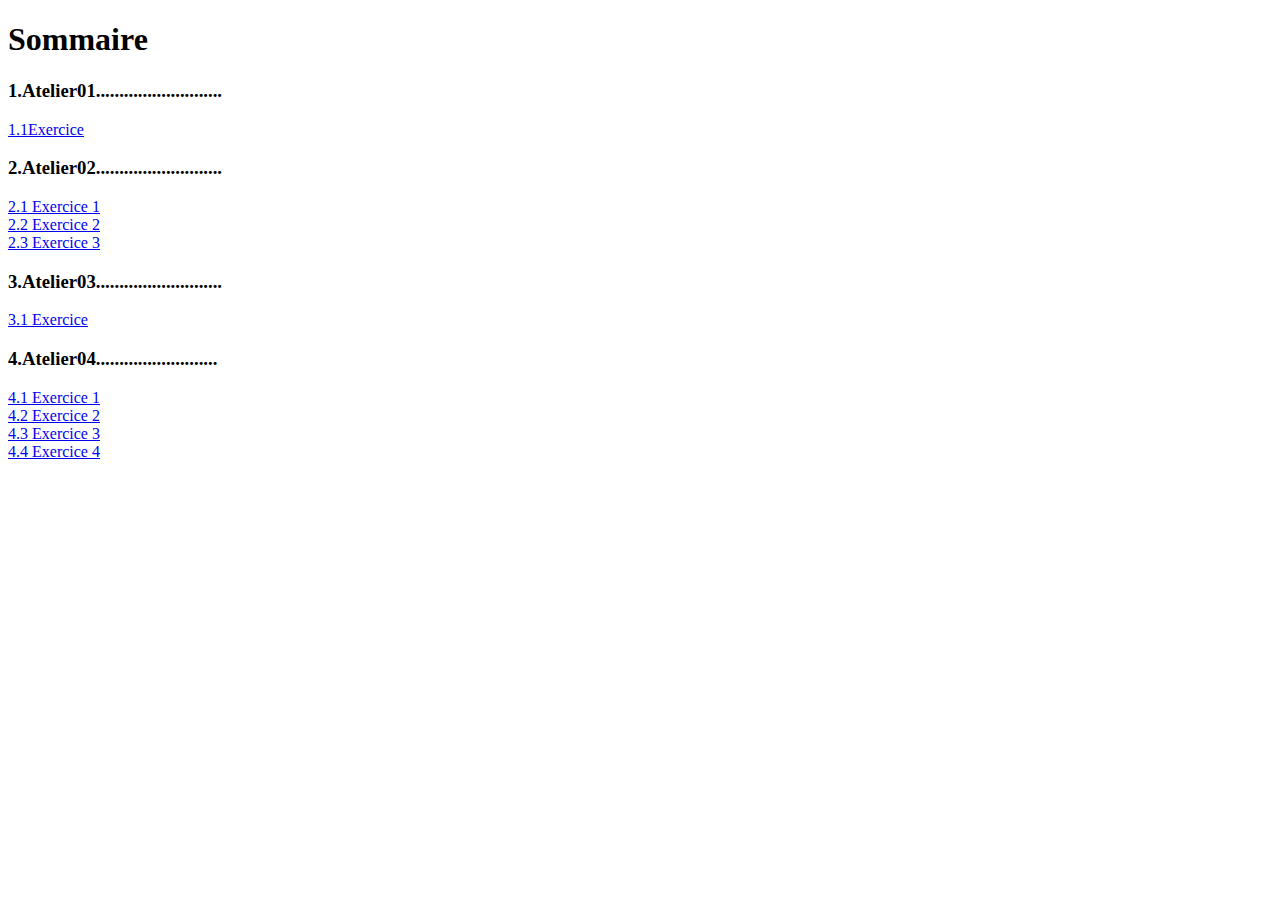
==== index.html @ 0c5f04d9 "add website" ====
<!DOCTYPE html>
<html lang="en">
<head>
    <meta charset="UTF-8">
    <meta name="viewport" content="width=device-width, initial-scale=1.0">
    <title>Document</title>
</head>
<body>
    <h1>Sommaire</h1>
    <h3>1.Atelier01...........................</h3>
    <a href="tp2.html">1.1Exercice</a>
    <h3>2.Atelier02...........................</H3>
    <a href="exercice1.html">2.1 Exercice 1</a><br>
    <a href="exercice2.html">2.2 Exercice 2</a><br>
    <a href="exercice3.html">2.3 Exercice 3</a><br>
    <h3>3.Atelier03...........................</h3>
    <a href="form.html">3.1 Exercice</a>
    <h3>4.Atelier04..........................</h3>
    <a href="ex1.html">4.1 Exercice 1</a><br>
    <a href="ex2.html">4.2 Exercice 2</a><br>
    <a href="ex3.html">4.3 Exercice 3</a><br>
    <a href="ex4.html">4.4 Exercice 4</a><br>
</body>
</html>
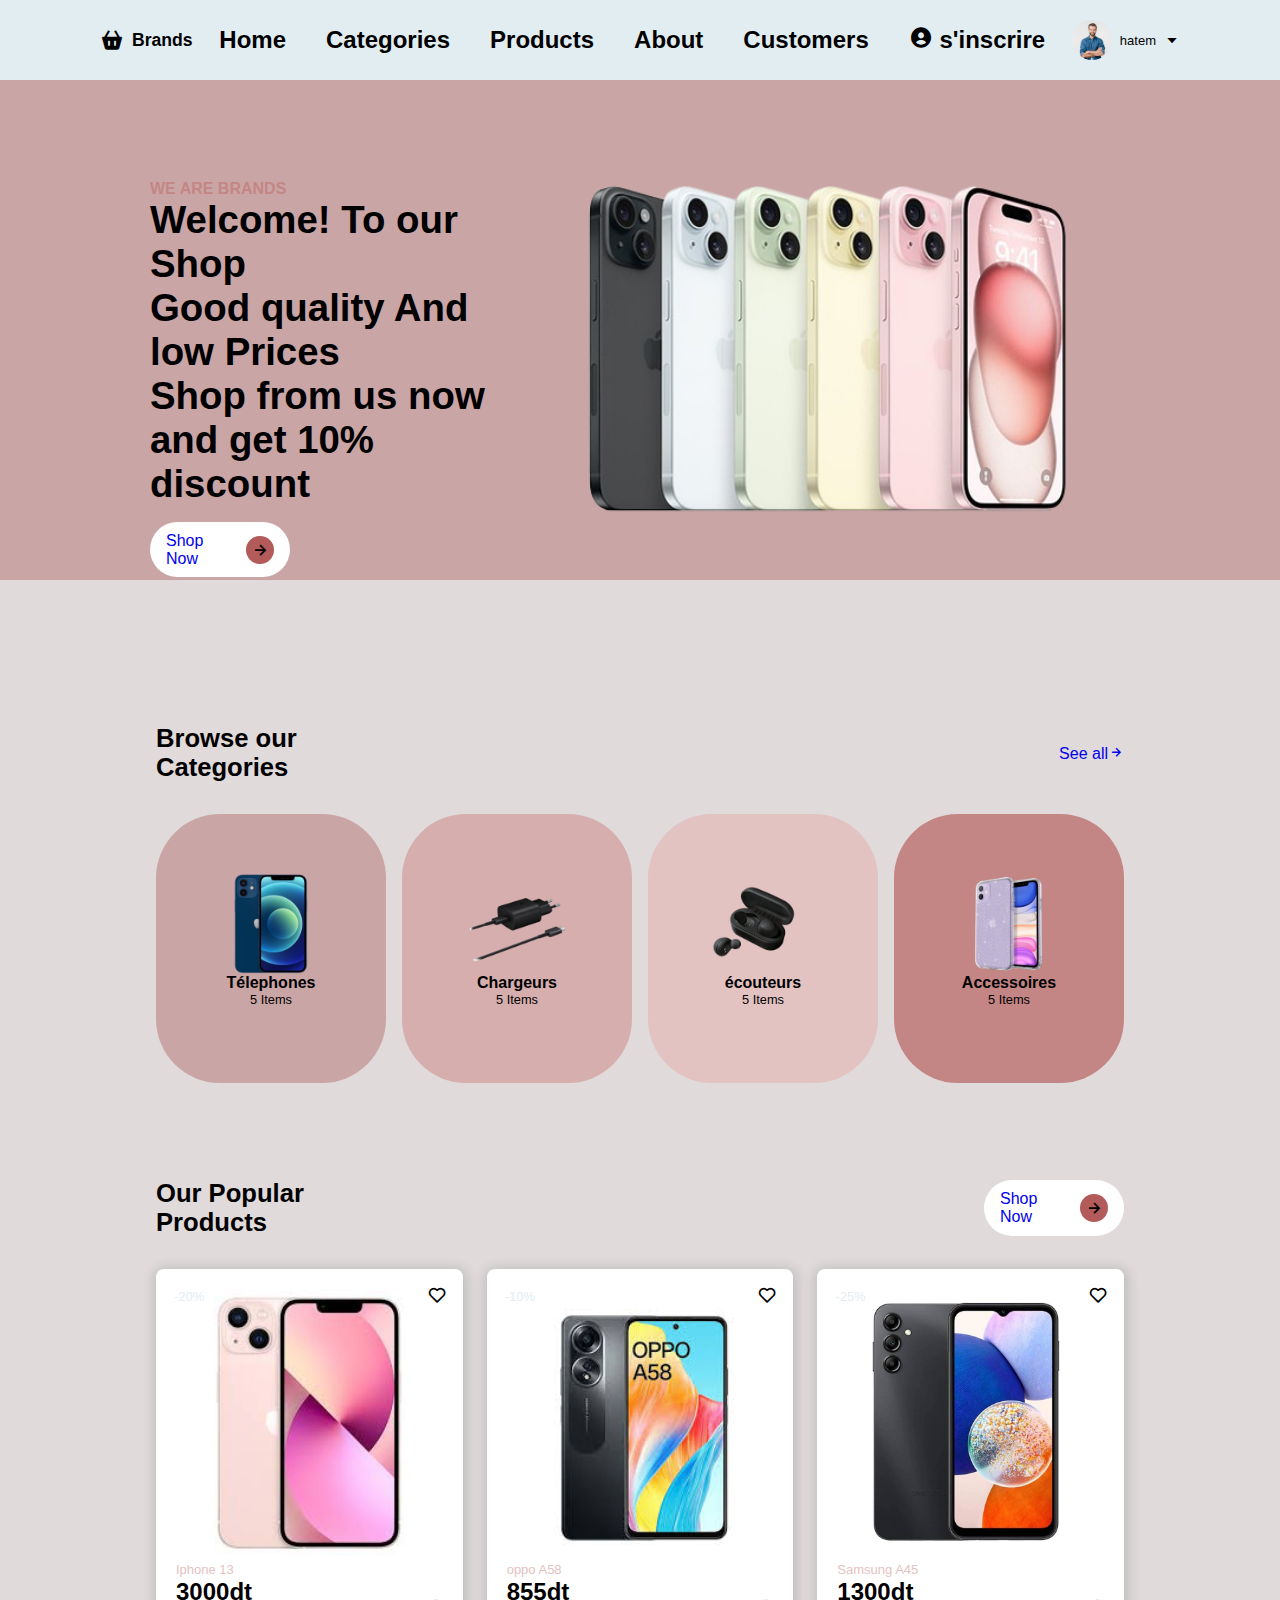
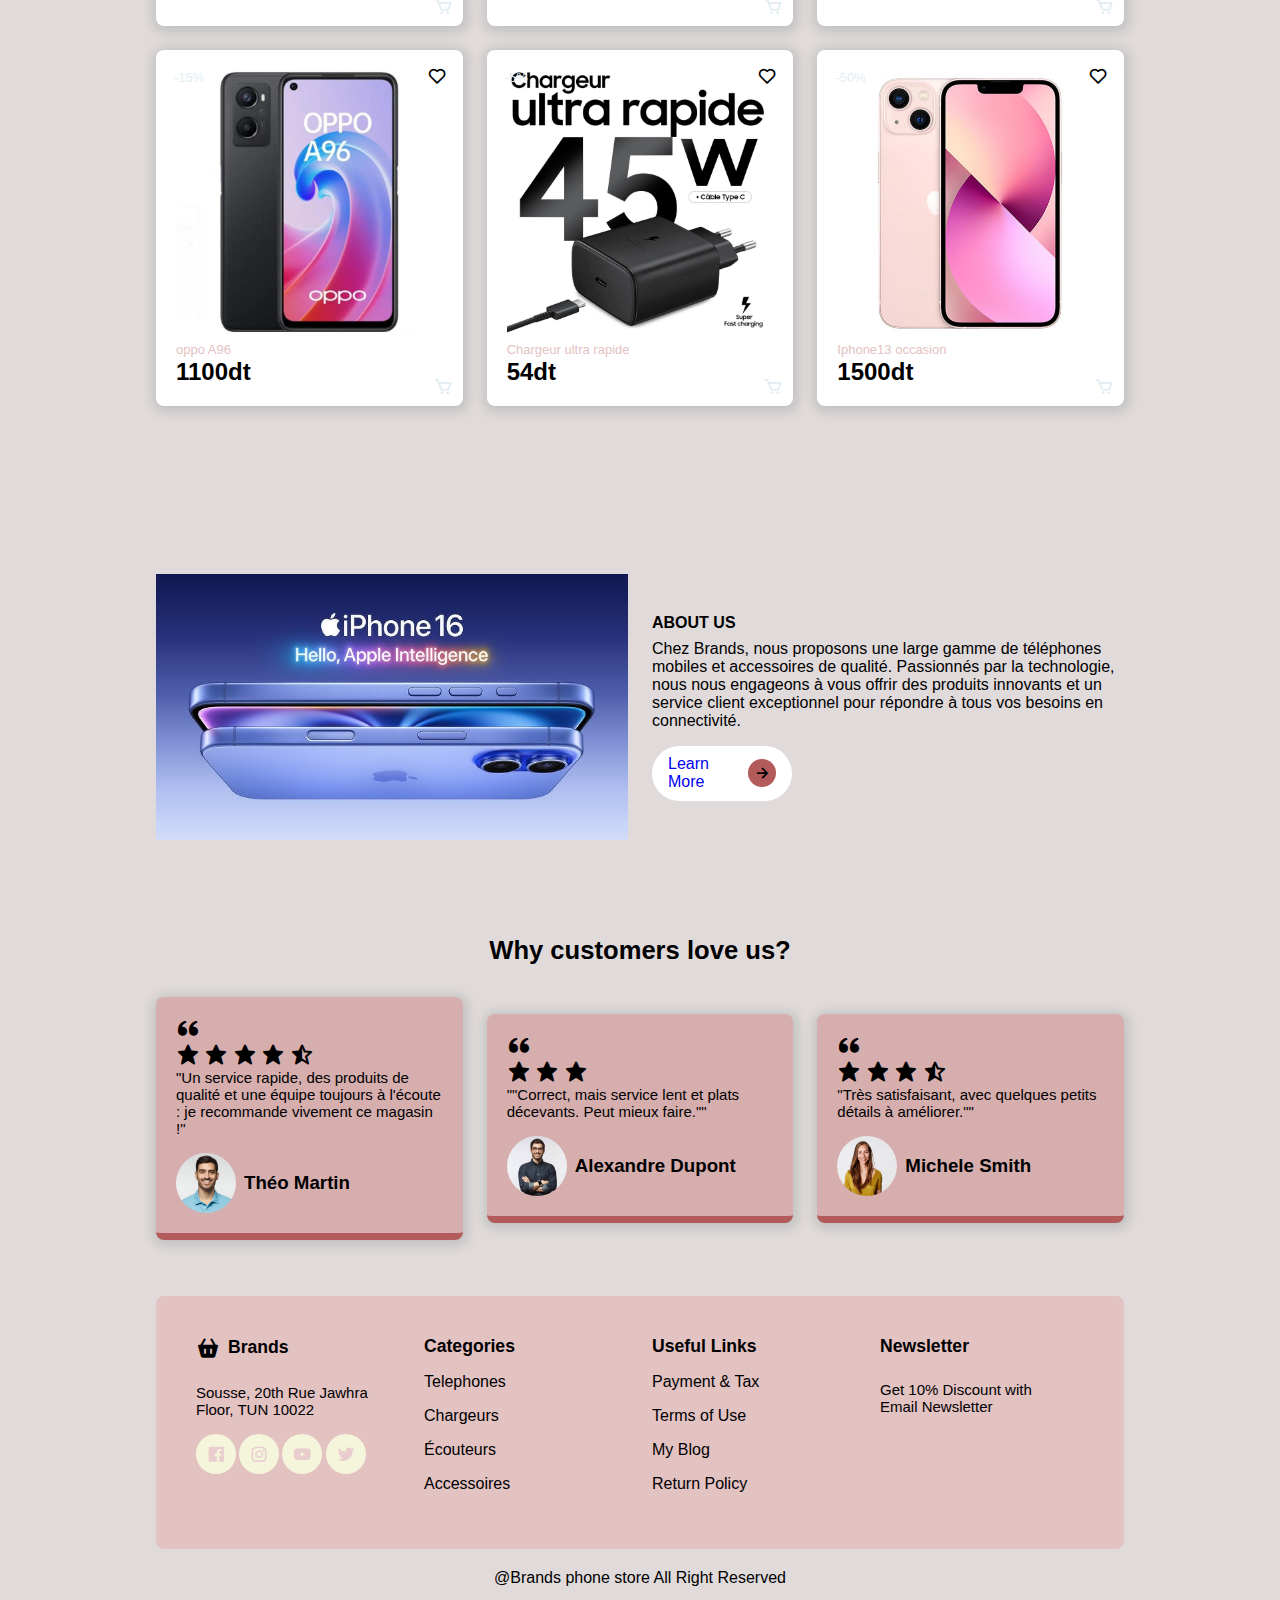
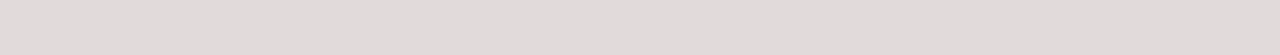
==== commit 71cf9bb9: "v1" ====
--- a/index.html
+++ b/index.html
@@ -3,22 +3,287 @@
 <head>
     <meta charset="UTF-8">
     <meta name="viewport" content="width=device-width, initial-scale=1.0">
-    <title>Document</title>
+    <title>phone store</title>
+    <link rel="stylesheet" href="style.css">
+
+    <link rel="stylesheet"
+  href="https://cdn.jsdelivr.net/npm/boxicons@latest/css/boxicons.min.css">
+  <!-- Link Swiper's CSS -->
+  <link rel="stylesheet" href="https://cdn.jsdelivr.net/npm/swiper@11/swiper-bundle.min.css" />
 </head>
 <body>
-    <h1>Sommaire</h1>
-    <h3>1.Atelier01...........................</h3>
-    <a href="tp2.html">1.1Exercice</a>
-    <h3>2.Atelier02...........................</H3>
-    <a href="exercice1.html">2.1 Exercice 1</a><br>
-    <a href="exercice2.html">2.2 Exercice 2</a><br>
-    <a href="exercice3.html">2.3 Exercice 3</a><br>
-    <h3>3.Atelier03...........................</h3>
-    <a href="form.html">3.1 Exercice</a>
-    <h3>4.Atelier04..........................</h3>
-    <a href="ex1.html">4.1 Exercice 1</a><br>
-    <a href="ex2.html">4.2 Exercice 2</a><br>
-    <a href="ex3.html">4.3 Exercice 3</a><br>
-    <a href="ex4.html">4.4 Exercice 4</a><br>
+    <!--navbar-->
+    <header>
+        <a href="#" class="logo"><i class='bx bxs-basket'></i>Brands</a>
+        <!--menu icon-->
+        <div class="bx bx-menu" id="menu-icon"></div>
+        <!--navlist-->
+        <ul class="navbar">
+          <li><a href="#home" class="home-active">Home</a></li>
+          <li><a href="#categories" class="">Categories</a></li>
+          <li><a href="#products" class="">Products</a></li>
+          <li><a href="#about" class="">About</a></li>
+          <li><a href="#customers" class="">Customers</a></li>
+          <li><a href="sinscrire.html" class="login"><i class='bx bxs-user-circle'></i> s'inscrire</a></li>
+        </ul>
+        <!--profile----------------------------------------------->
+        <div class="profile">
+            <img src="client.jpg" alt="" class="img">
+            <span>hatem</span>
+            <i class='bx bx-caret-down'></i>
+        </div>
+    </header>
+    <!--home------------------------------------------------------>
+    <section class="home swiper" id="home">
+        <div class="swiper-wrapper">
+            <!-- Slide 1 -->
+            <div class="swiper-slide container">
+                <div class="home-text">
+                    <span>we are Brands</span>
+                    <h1>Welcome! To our Shop<br>Good quality And low Prices<br>Shop from us now and get 10% discount</h1>
+                    <a href="#" class="btn">Shop Now<i class='bx bx-right-arrow-alt'></i></a>
+                </div>
+                <img src="slide1 (2).png" alt="">
+            </div>
+            <!-- Slide 2 -->
+            <div class="swiper-slide container">
+                <div class="home-text">
+                    <span>we are Brands</span>
+                    <h1>Welcome! Brands </h1>
+                    <a href="#" class="btn">Shop Now<i class='bx bx-right-arrow-alt'></i></a>
+                </div>
+                <img src="slide4.png" alt="">
+            </div>
+            <!-- Slide 3 -->
+            <div class="swiper-slide container">
+                <div class="home-text">
+                    <span>we are Brands</span>
+                    <h1>choose Brands </h1>
+                    <a href="#" class="btn">Shop Now<i class='bx bx-right-arrow-alt'></i></a>
+                </div>
+                <img src="slide2.png" alt="">
+            </div>
+            <!-- Slide 4 -->
+            <div class="swiper-slide container">
+                <div class="home-text">
+                    <span>we are Brands</span>
+                    <h1>Welcome! Brands </h1>
+                    <a href="#" class="btn">Shop Now<i class='bx bx-right-arrow-alt'></i></a>
+                </div>
+                <img src="slide3.png" alt="">
+            </div>
+        </div>
+        <!-- Navigation Buttons -->
+        <div class="swiper-button-next"></div>
+        <div class="swiper-button-prev"></div>
+    </section>
+    <!--categories------------------------------------------------------->
+    <section>
+        <section class="categories" id="categories">
+            <div class="heading">
+                <h1>Browse our<br><span>Categories</h1>
+                    <a href="# class="btn">See all<i class='bx bx-right-arrow-alt'></i></a>
+            </div>
+            <!--container content---------------------------------------->
+            <div class="categories-container">
+                <!--box1------------------------------------------------->
+                <div class=" box box1">
+                <img src="img1.png" alt="">
+                <h2>Télephones</h2>
+                <span>5 Items</span>
+                <i class='bx bx-right-arrow-alt'></i>
+                </div>
+                <!--box2------------------------------------------------->
+                <div class=" box box2">
+                    <img src="img2.png" alt="">
+                    <h2>Chargeurs</h2>
+                    <span>5 Items</span>
+                    <i class='bx bx-right-arrow-alt'></i>
+                    </div>
+                <!--box3------------------------------------------------->
+                <div class=" box box3">
+                    <img src="img3.png" alt="">
+                    <h2>écouteurs</h2>
+                    <span>5 Items</span>
+                    <i class='bx bx-right-arrow-alt'></i>
+                    </div>
+                <!--box4------------------------------------------------->
+                <div class=" box box4">
+                    <img src="img4.png" alt="">
+                    <h2>Accessoires</h2>
+                    <span>5 Items</span>
+                    <i class='bx bx-right-arrow-alt'></i>
+                    </div>
+    </section>
+    <!--products--------------------------------------------------------->
+    <section class="products" id="products">
+    <div class="heading">
+        <h1>Our Popular<br><span>Products</h1>
+            <a href="product.html" class="btn">Shop Now<i class='bx bx-right-arrow-alt'></i></a>
+    </div>
+    <!--product content-->
+    <div class="products-conatiner">
+        <!--box1-------------------------------------------------------->
+        <div class="box">
+           <img src="prod1.jpeg" alt="">
+           <span>Iphone 13</span>
+           <h2 class="price">3000dt</h2>
+           <i class='bx bx-cart'></i>
+           <i class='bx bx-heart'></i>
+           <span class='discount'>-20%</span>
+        </div>
+        <!--box2------------------------------------------------------->
+        <div class="box">
+            <img src="prod2.jpeg" alt="">
+            <span>oppo A58</span>
+            <h2 class="price">855dt</h2>
+            <i class='bx bx-cart'></i>
+            <i class='bx bx-heart'></i>
+            <span class='discount'>-10%</span>
+         </div>
+        <!--box3------------------------------------------------------->
+        <div class="box">
+            <img src="prod3.jpg" alt="">
+            <span>Samsung A45</span>
+            <h2 class="price">1300dt</h2>
+            <i class='bx bx-cart'></i>
+            <i class='bx bx-heart'></i>
+            <span class='discount'>-25%</span>
+         </div>
+        <!--box4------------------------------------------------------->
+        <div class="box">
+            <img src="prod4.jpg" alt="">
+            <span>oppo A96</span>
+            <h2 class="price">1100dt</h2>
+            <i class='bx bx-cart'></i>
+            <i class='bx bx-heart'></i>
+            <span class='discount'>-15%</span>
+         </div>
+        <!--box5------------------------------------------------------->
+        <div class="box">
+            <img src="prod5.jpg" alt="">
+            <span>Chargeur ultra rapide</span>
+            <h2 class="price">54dt</h2>
+            <i class='bx bx-cart'></i>
+            <i class='bx bx-heart'></i>
+            <span class='discount'>-5%</span>
+         </div>
+        <!--box6------------------------------------------------------->
+        <div class="box">
+            <img src="prod6.jpg" alt="">
+            <span>Iphone13 occasion</span>
+            <h2 class="price">1500dt</h2>
+            <i class='bx bx-cart'></i>
+            <i class='bx bx-heart'></i>
+            <span class='discount'>-50%</span>
+         </div>
+    </div>
+    </section>
+    <!-- About--------------------------------------------------------->
+     <section>
+        <section class="about" id="about">
+            <img src="about.jpg" alt="">
+            <div class="about-text">
+                <span>About us</span>
+                <p>Chez Brands, nous proposons une large gamme de téléphones mobiles et accessoires de qualité. Passionnés par la technologie, nous nous engageons à vous offrir des produits innovants et un service client exceptionnel pour répondre à tous vos besoins en connectivité.</p>
+                <a href="#" class="btn">Learn More<i class='bx bx-right-arrow-alt'></i></a>
+            </div>
+     </section>
+     <!--customers----------------------------------------------------->
+     <section class="customers" id="customers">
+        <h2>Why customers love us?</h2>
+        <!--customers content------------------->
+        <div class="customers-container">
+            <!--review1-------------------------------------------------->
+        <div class="box">
+            <i class='bx bxs-quote-alt-left' ></i>
+            <div class="stars">
+                <i class='bx bxs-star' ></i>
+                <i class='bx bxs-star' ></i>
+                <i class='bx bxs-star' ></i>
+                <i class='bx bxs-star' ></i>
+                <i class='bx bxs-star-half' ></i>
+            </div>
+            <p>"Un service rapide, des produits de qualité et une équipe toujours à l'écoute : je recommande vivement ce magasin !"</p>
+            <div class="review-profile">
+                <img src="rev1.jpg" alt="">
+                <h3>Théo Martin</h3>
+
+            </div>
+        </div>
+        <!--review2------------------------------------------>
+        <div class="box">
+            <i class='bx bxs-quote-alt-left' ></i>
+            <div class="stars">
+                <i class='bx bxs-star' ></i>
+                <i class='bx bxs-star' ></i>
+                <i class='bx bxs-star' ></i>
+            
+            </div>
+            <p>""Correct, mais service lent et plats décevants. Peut mieux faire.""</p>
+            <div class="review-profile">
+                <img src="rev2.jpg" alt="">
+                <h3>Alexandre Dupont</h3>
+
+            </div>
+            </div>
+            <!--review3---------------------------------->
+            <div class="box">
+                <i class='bx bxs-quote-alt-left' ></i>
+                <div class="stars">
+                    <i class='bx bxs-star' ></i>
+                    <i class='bx bxs-star' ></i>
+                    <i class='bx bxs-star' ></i>
+                    <i class='bx bxs-star-half' ></i>
+                   
+                </div>
+                <p>"Très satisfaisant, avec quelques petits détails à améliorer.""</p>
+                <div class="review-profile">
+                    <img src="rev3.jpg" alt="">
+                    <h3>Michele Smith</h3>
+    
+                </div>
+                </div>
+        </div>
+
+     </section>
+     <!--footer-------------------------->
+     <section class="footer" id="footer">
+        <div class="footer-box">
+            <a href="#" class="logo"><i class='bx bxs-basket'></i>Brands</a>
+            <p>Sousse, 20th Rue Jawhra<br>Floor, TUN 10022</p>
+            <div class="social">
+                <a href="#"><i class='bx bxl-facebook-square'></i></a>
+                <a href="#"><i class='bx bxl-instagram'></i></a>
+                <a href="#"><i class='bx bxl-youtube'></i></a>
+                <a href="#"><i class='bx bxl-twitter'></i></a>
+            </div>
+        </div>
+        <div class="footer-box">
+            <h2>Categories</h2>
+            <a href="#">Telephones</a>
+            <a href="#">Chargeurs</a>
+            <a href="#">Écouteurs</a>
+            <a href="#">Accessoires</a>
+        </div>
+        <div class="footer-box">
+            <h2>Useful Links</h2>
+            <a href="#">Payment & Tax</a>
+            <a href="#">Terms of Use</a>
+            <a href="#">My Blog</a>
+            <a href="#">Return Policy</a>
+        </div>
+        <div class="footer-box">
+            <h2>Newsletter</h2>
+            <p>Get 10% Discount with<br>Email Newsletter</p>
+        </div>
+      
+    </section>
+    <!--copyright------>
+    <div class="copyright">
+        <p>@Brands phone store All Right Reserved</p>
+    </div>
+    <script src="https://cdn.jsdelivr.net/npm/swiper@11/swiper-bundle.min.js"></script>
+    <script src="main.js"></script>
 </body>
 </html>--- a/style.css
+++ b/style.css
@@ -0,0 +1,459 @@
+*{
+    font-family:'Segoe UI', Tahoma, Geneva, Verdana, sans-serif;
+    margin:0;
+    padding:0;
+    box-sizing:border-box;
+    list-style: none;
+    text-decoration:none;
+    scroll-padding-top: 2rem;
+    scroll-behavior:smooth;
+}
+body{
+    background-color:#e1dada;
+}
+:root{
+    --clair-color:#eacece;
+    --clairplus-color:#eeb4b4;
+    --dark-color:#c48585;
+    --marron-color:#b35a5a;
+    --text-color:#000000;
+    --bg-color:#e2edf2;
+    --moyen-color:#d6aeae;
+    
+}
+/*customer scroll bar*/
+::-webkit-scrollbar{
+    width:0.5rem;
+    background:#2196b1;
+}
+::-webkit-scrollbar-thumb{
+    width:0.5rem;
+    background:var(--bluemed-color);
+    border-radius:5rem ;
+}
+section{
+    padding:4.5rem 0 1.5rem;
+}
+img{
+    width:100%;
+}
+body{
+    color:var(--text-color);
+}
+header{
+    position: fixeed;
+    width:100%;
+    top: 0;
+    right:0;
+    z-index:1000;
+    display:flex;
+    align-items: center;
+    justify-content: space-between;
+    background:var(--bg-color);
+    box-shadow: 0 8px 11px rgb(14 55 54/15%);
+    padding: 20px 100px;
+    transition: 0.5s;
+
+}
+.profile{
+    display:flex;
+    align-items: center;
+    column-gap:0.5rem;
+    cursor:pointer;
+}
+.img{
+    width:40px;
+    height:40px;
+    object-fit: cover;
+    object-position: center;
+    border-radius:  50px;
+}
+.profile span{
+    font-size: 13px;
+    font-weight: 500px;
+}
+.logo{
+    display:flex;
+    align-items:center;
+    font-size: 1.1rem;
+    font-weight: 600;
+    color:var(--text-color);
+    column-gap:0.5rem;
+}
+.logo .bx{
+    font-size: 24px;
+    color:var(--darkblue-color);
+}
+.navbar{
+    display:flex;
+    column-gap:0.5rem;
+}
+.navbar a{
+    font-size: 1.5rem;
+    font-weight: 700;
+    color:var(--text-color);
+    padding:0.5rem 1rem;
+}
+.navbar a:hover{
+    background: var(--text-color);
+    border-radius: 5rem;
+    color:#caa5a5;
+    transition: background 0.8s;
+}
+#menu-icon{
+    font-size: 24px;
+    cursor:pointer;
+    z-index: 10001;
+    display:none;
+}
+.container{
+    position:relative;
+    width:100%;
+    min-height:500px;
+    display:flex;
+    align-items:center;
+    background-color:#caa5a5;
+    background-repeat:no-repeat;
+    background-size:cover ;
+    background-position: center;
+    overflow:hidden;
+}
+.container img {
+    width: 500px;
+    position: absolute;
+    bottom: 10px;
+    right: 200px;
+}
+.home-text{
+    padding:0 150px;
+    margin-top: 100px;
+    margin-right:50%;
+}
+.home-text span{
+    font-weight:600;
+
+    text-transform:uppercase;
+    color:var(--dark-color);
+    
+
+}
+.home-text h1{
+    font-size: 2.4rem ;
+    font-weight: 700;
+    margin-bottom: 1rem;
+   
+}
+.btn{
+    padding:0.6rem 1rem;
+    background:white;
+    font-weight:400;
+    border-radius:5rem ;
+    display:flex;
+    align-items:center;
+    justify-content:space-between;
+    column-gap: 00.5rem;
+    max-width: 140px;
+}
+.btn .bx{
+    padding:4px;
+    background:#b35a5a;
+    color:var(--text-color);
+    border-radius: 1rem;
+    font-size: 20px;
+    margin:auto;
+
+}
+.btn:hover{
+    background-color: #b35a5a;
+    transition:0.2s ease;
+}
+.swiper-button-next{
+    background:url(right-arrow.png);
+    background-repeat:no-repeat;
+    background-size:100% auto;
+    background-position: center;
+    margin-right:20px;
+}
+.swiper-button-next::after{
+    display:none;
+}
+.swiper-button-prev{
+    background:url(left-arrow.png);
+    background-repeat:no-repeat;
+    background-size:100% auto;
+    background-position: center;
+    margin-left:20px;
+}
+.swiper-button-prev::after{
+    display:none;
+}
+.heading{
+    display:flex;
+    justify-content:space-between;
+    align-items:center;
+}
+.heading h1{
+ font-size: 1.6rem;
+ font-weight: 600;
+ color:var(--text-color);
+}
+.categories{
+    max-width: 968px;
+    margin-left: auto;
+    margin-right: auto;
+}
+.categories-container{
+    display:grid;
+    grid-template-columns: repeat(auto-fit,minmax(180px,auto));
+    gap:1rem;
+    margin-top:2rem ;
+}
+.categories-container .box{
+    position:relative;
+    display:flex;
+    flex-direction:column ;
+    align-items: center;
+    padding:60px;
+    border-radius: 4rem;
+}
+.categories-container .box img{
+    width:100%;
+    height:100px;
+    object-fit:contain;
+    object-position:center;
+}
+.categories-container .box h2{
+    font-size: 1rem;
+    font-weight: 600;
+}
+.categories-container .box span{
+    font-size: 0.8rem;
+    font-weight: 400;
+    margin-bottom:1rem ;
+}
+.categories-container .box .bx{
+padding:10px;
+background:#b35a5a;
+color:#000000;
+border-radius: 5rem;
+margin-top: 2rem;
+position:absolute;
+bottom:-8%;
+display:none;
+}
+.categories-container .box .bx:hover{
+    background:var(--clairplus-color) ;
+    transition:0.2s all linear;
+
+}
+.categories-container .box:hover .bx{
+    display:block;
+    transition:0.2s all linear;
+}
+.box1{
+    background-color:#caa5a5;
+
+}
+.box2{
+    background-color:#d6aeae;
+    
+}
+.box3{
+    background-color:#e3c2c2;
+    
+}
+.box4{
+    background-color:#c48585;
+    
+}
+.products{
+    max-width: 968px;
+    margin-left: auto;
+    margin-right: auto;
+
+}
+.products-conatiner{
+    display:grid;
+    grid-template-columns:repeat(auto-fit,minmax(260px,auto));
+    gap:1.5rem;
+    margin-top: 2rem;
+}
+.products-conatiner .box{
+    padding:20px;
+    box-shadow: 1px 2px 11px 4px rgb(14 55 54/15%);
+    border-radius: 0.5rem;
+    position:relative;
+    background-color:white;
+}
+.products-conatiner .box span{
+    font-weight: 500;
+    font-size: 13px;
+    color:#e3c2c2;
+}
+.products-conatiner .bpx h2{
+    font-size: 1.2rem;
+    font-weight: 600;
+    margin-top: 0.5rem;
+    
+}
+.products-conatiner .box .bx-cart{
+    position:absolute;
+    right:0;
+    bottom:0;
+    padding:10px;
+    background:var(--fadeblue-color);
+    color:var(--bg-color);
+    font-size: 20px;
+    border-radius: 0.5rem 0 0.5rem 0;
+}
+.products-conatiner .box .bx-cart:hover{
+    background: var(--blue-color);
+    transition: 0.2s all linear;
+}
+.products-conatiner .box .bx-heart{
+    position:absolute;
+    top:1rem;
+    right:1rem;
+    font-size: 20px;
+    color:black;
+}
+.products-conatiner .box .discount{
+    position:absolute;
+    top:1rem;
+    left:0;
+    background: var(--fadeblue-color);
+    color:var(--bg-color);
+    padding:4px 18px;
+    clip-path: polygon(100% 0%,75% 50%,100% 100%,0 100%,0% 100%,0% 50%,0 0);
+}
+.about{
+    max-width: 968px;
+    margin-left: auto;
+    margin-right: auto;
+    display:grid;
+    grid-template-columns: repeat(auto-fit,minmax(21rem,auto));
+    align-items: center;
+    gap:1.5rem;
+    
+}
+.about-text span{
+    font-weight: 600;
+    text-transform: uppercase;
+    color:#000000;
+}
+.about-text p{
+    margin:0.5rem 0 1rem;
+}
+.customers{
+    max-width: 968px;
+    margin-left: auto;
+    margin-right: auto;
+}
+.customers h2{
+text-align: center;
+font-size: 1.6rem;
+font-weight: 600;
+}
+.customers-container{
+    display:grid;
+    grid-template-columns: repeat(auto-fit,minmax(280px,auto));
+    align-items: center;
+    gap:1.5rem;
+    margin-top: 2rem;
+}
+.customers-container .box{
+    padding:20px;
+    box-shadow: 1px 2px 11px 4px rgb(14 55 54/15%);
+    border-radius: 0.5rem;
+    border-bottom: 7px solid #b35a5a;
+    background-color: #d6aeae;
+}
+.customers-container .box:hover{
+    transform: translateY(10px);
+    transition:0.2s all linear;
+}
+.customers-container .box .bx{
+    font-size: 24px;
+    color:#000000;
+
+}
+.customers-container .box p{
+    font-size: 0.938rem;
+}
+.review-profile{
+    display: flex;
+    align-items: center;
+    margin-top: 1rem;
+    column-gap: 0.5rem;
+}
+.review-profile img{
+    width:60px;
+    height:60px;
+    border-radius: 50%;
+    object-fit: cover;
+    object-position: center;
+
+}
+.footer{
+    max-width: 968px;
+    margin-left: auto;
+    margin-right: auto;
+    display: flex;
+    grid-template-columns:repeat(auto-fit,minmax(200px,auto));
+    gap:1.5rem;
+    margin-top: 2rem;
+    background-color: #e3c2c2;
+    border-radius: 0.5rem;
+    padding:40px;
+    flex-direction:row;
+}
+.footer-box{
+    display:flex;
+    flex-direction:column;
+    min-width: 200px;
+    flex: 1;
+    
+
+}
+.footer-box p{
+    font-size: 0.938rem;
+    margin:0.5rem 0 1rem;
+    
+}
+.social{
+    display:flex;
+    align-items: center;
+    column-gap:0.2rem ;
+}
+.social .bx{
+    padding:10px;
+    background-color: beige;
+    color:#eacece;
+    border-radius: 5rem;
+    font-size: 20px;
+}
+.social .bx:hover{
+    background-color:#c48585;
+    color:#eacece;
+    transition:0.2s all linear;
+}
+.footer-box h2{
+    font-size: 1.1rem;
+    font-weight: 600;
+    margin-bottom: 1rem;
+}
+.footer-box a{
+    color:#000000;
+    margin-bottom: 1rem;
+}
+.footer-box a:hover{
+    color:#eacece;
+
+
+}
+
+
+.copyright{
+    text-align: center;
+    padding:20px;
+}